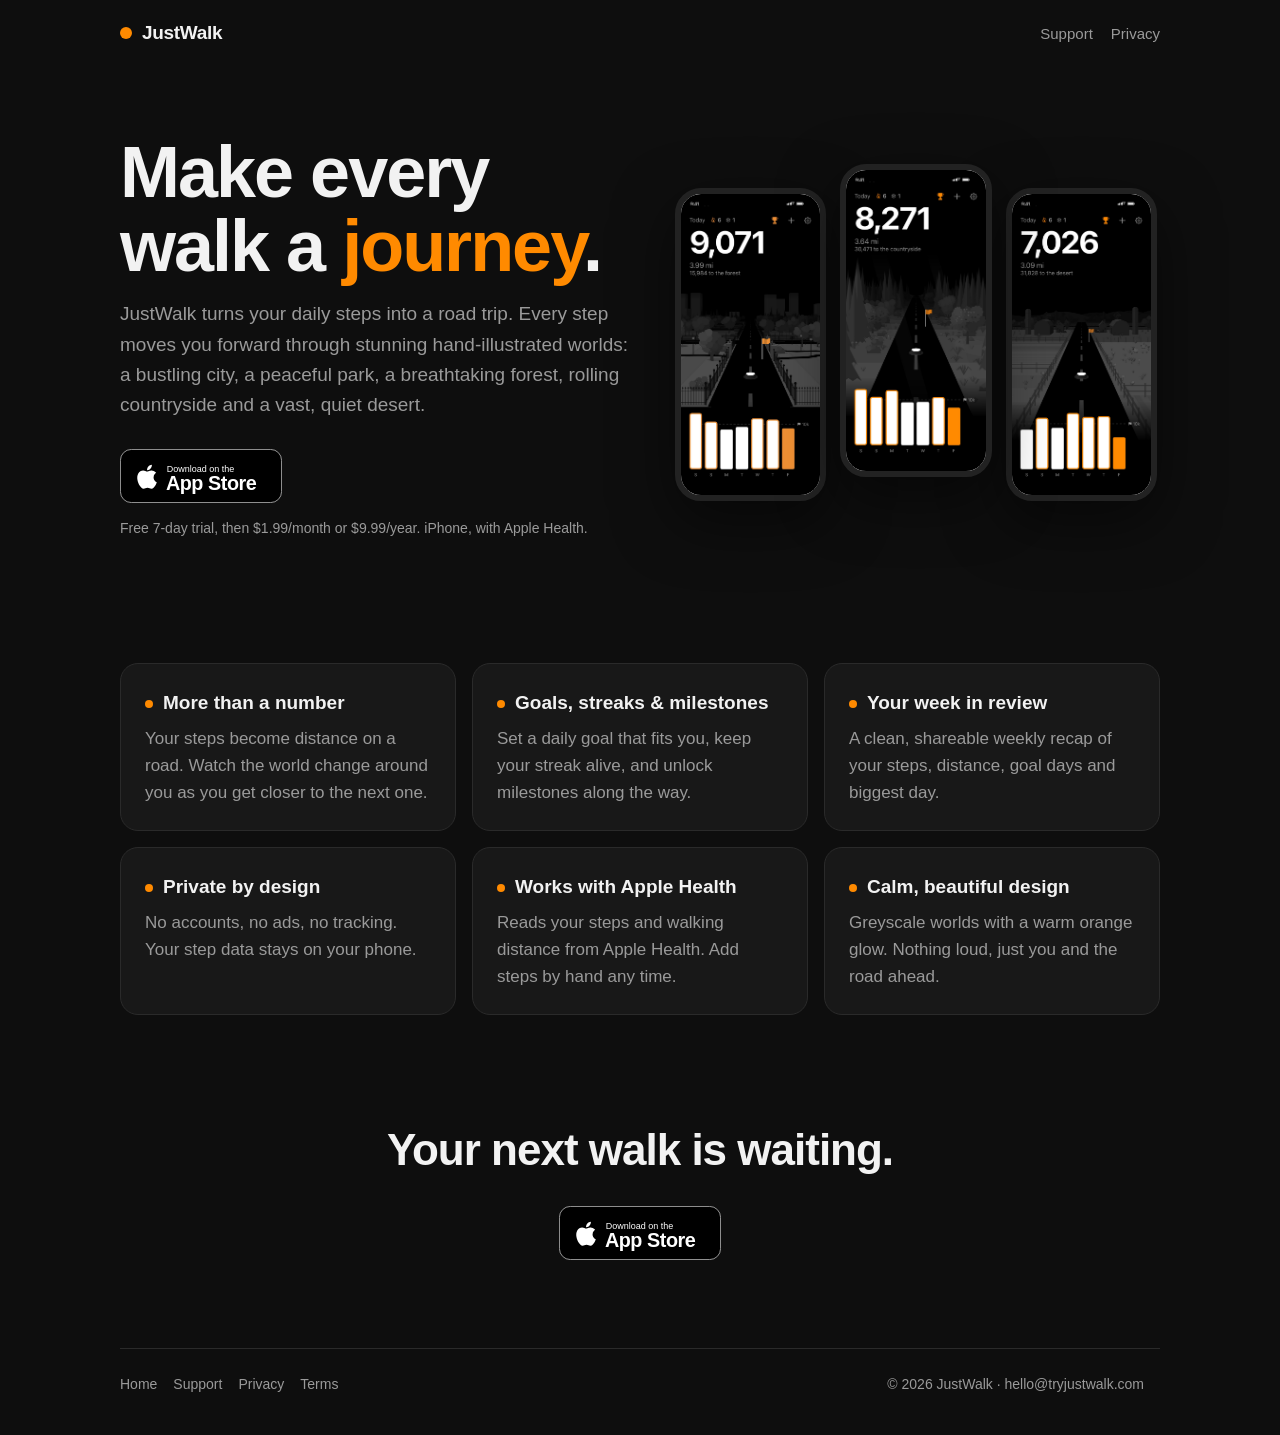
==== index.html @ dc883567 "JustWalk site" ====
<!doctype html><html lang="en"><head><meta charset="utf-8"><meta name="viewport" content="width=device-width,initial-scale=1">
<title>JustWalk — Make every walk a journey</title><meta name="description" content="JustWalk turns your daily steps into a journey through stunning illustrated worlds. Make every walk a journey.">
<meta name="theme-color" content="#0e0e0e"><link rel="icon" href="img/favicon.png"><link rel="apple-touch-icon" href="img/icon.png">
<meta property="og:title" content="JustWalk — Make every walk a journey"><meta property="og:image" content="https://tryjustwalk.com/img/park.jpg">
<meta name="apple-itunes-app" content="app-id=6825459763"><link rel="stylesheet" href="style.css"></head><body>
<div class="wrap"><header class="nav"><a class="brand" href="index.html">JustWalk</a><nav><a href="support.html">Support</a><a href="privacy.html">Privacy</a></nav></header></div>
<main class="wrap"><section class="hero"><div>
<h1>Make every walk a <em>journey</em>.</h1>
<p class="lead">JustWalk turns your daily steps into a road trip. Every step moves you forward through stunning hand-illustrated worlds: a bustling city, a peaceful park, a breathtaking forest, rolling countryside and a vast, quiet desert.</p>
<a class="badge" href="https://apps.apple.com/app/id6825459763"><img src="img/app-store-badge.svg" alt="Download on the App Store"></a><p class="small">Free 7-day trial, then $1.99/month or $9.99/year. iPhone, with Apple Health.</p>
</div><div class="phones">
<div class="phone"><img src="img/park.jpg" alt="JustWalk Home screen walking through the park" loading="eager"></div>
<div class="phone"><img src="img/forest.jpg" alt="JustWalk walking through the forest"></div>
<div class="phone"><img src="img/country.jpg" alt="JustWalk walking through the countryside"></div>
</div></section>
<section class="props">
<div class="prop"><h3>More than a number</h3><p>Your steps become distance on a road. Watch the world change around you as you get closer to the next one.</p></div>
<div class="prop"><h3>Goals, streaks &amp; milestones</h3><p>Set a daily goal that fits you, keep your streak alive, and unlock milestones along the way.</p></div>
<div class="prop"><h3>Your week in review</h3><p>A clean, shareable weekly recap of your steps, distance, goal days and biggest day.</p></div>
<div class="prop"><h3>Private by design</h3><p>No accounts, no ads, no tracking. Your step data stays on your phone.</p></div>
<div class="prop"><h3>Works with Apple Health</h3><p>Reads your steps and walking distance from Apple Health. Add steps by hand any time.</p></div>
<div class="prop"><h3>Calm, beautiful design</h3><p>Greyscale worlds with a warm orange glow. Nothing loud, just you and the road ahead.</p></div>
</section>
<section class="cta"><h2>Your next walk is waiting.</h2><a class="badge" href="https://apps.apple.com/app/id6825459763"><img src="img/app-store-badge.svg" alt="Download on the App Store"></a></section></main>
<div class="wrap"><footer class="site"><div><a href="index.html">Home</a><a href="support.html">Support</a><a href="privacy.html">Privacy</a><a href="terms.html">Terms</a></div><div>© 2026 JustWalk · <a href="mailto:hello@tryjustwalk.com">hello@tryjustwalk.com</a></div></footer></div></body></html>
---- style.css ----
:root{--bg:#0e0e0e;--card:#181818;--text:#f2f2f2;--soft:#9a9a9a;--rule:#2a2a2a;--sun:#ff8a00}
*{box-sizing:border-box}html{-webkit-text-size-adjust:100%}
body{margin:0;background:var(--bg);color:var(--text);font:17px/1.6 -apple-system,BlinkMacSystemFont,'Segoe UI',Helvetica,Arial,sans-serif}
a{color:inherit}.wrap{max-width:1080px;margin:0 auto;padding:0 20px}
header.nav{display:flex;align-items:center;justify-content:space-between;padding:18px 0}
.brand{display:flex;align-items:center;gap:10px;font-weight:800;letter-spacing:-.3px;text-decoration:none;font-size:19px}
.brand::before{content:'';width:12px;height:12px;border-radius:50%;background:var(--sun)}
.nav nav a{color:var(--soft);text-decoration:none;margin-left:18px;font-size:15px}.nav nav a:hover{color:var(--text)}
.hero{display:grid;gap:40px;padding:40px 0 60px;align-items:center}
.hero h1{font-size:clamp(40px,9vw,72px);line-height:1.02;letter-spacing:-2px;margin:0 0 16px}
.hero h1 em{font-style:normal;color:var(--sun)}
.hero p.lead{color:var(--soft);font-size:19px;max-width:30em;margin:0 0 28px}
.badge img{height:54px;display:block}.small{color:var(--soft);font-size:14px;margin-top:14px}
.phones{display:flex;gap:14px;justify-content:center}
.phone{width:31%;max-width:220px;border-radius:26px;overflow:hidden;border:6px solid #222;background:#fff;box-shadow:0 20px 60px rgba(0,0,0,.5)}
.phone img{display:block;width:100%;height:auto}.phone:nth-child(2){transform:translateY(-24px)}
section.props{display:grid;gap:16px;padding:20px 0 60px}
.prop{background:var(--card);border:1px solid var(--rule);border-radius:18px;padding:24px}
.prop h3{margin:0 0 6px;font-size:19px}.prop h3::before{content:'';display:inline-block;width:8px;height:8px;border-radius:50%;background:var(--sun);margin-right:10px;vertical-align:middle}
.prop p{margin:0;color:var(--soft)}
.cta{text-align:center;padding:40px 0 80px}.cta h2{font-size:clamp(28px,6vw,44px);letter-spacing:-1px;margin:0 0 20px}
.cta .badge{display:inline-block}
footer.site{border-top:1px solid var(--rule);padding:24px 0 40px;color:var(--soft);font-size:14px;display:flex;flex-wrap:wrap;gap:16px;justify-content:space-between}
footer.site a{text-decoration:none;margin-right:16px}
.doc{max-width:680px;margin:0 auto;padding:24px 20px 60px}
.doc h1{font-size:34px;letter-spacing:-.8px;margin:24px 0 4px}.doc h2{font-size:20px;margin:36px 0 8px}
.doc .date{color:var(--soft);margin:0 0 24px}.doc .summary{border-left:3px solid var(--sun);padding:4px 0 4px 16px;margin:24px 0}
.doc ul{padding-left:22px}.doc li{margin:4px 0}.doc .brand{display:none}.doc>footer{display:none}
details{background:var(--card);border:1px solid var(--rule);border-radius:14px;padding:16px 20px;margin:10px 0}
summary{cursor:pointer;font-weight:600}details p{color:var(--soft);margin:10px 0 0}
.btn{display:inline-block;background:var(--sun);color:#111;font-weight:700;text-decoration:none;padding:12px 22px;border-radius:999px}
@media(min-width:860px){.hero{grid-template-columns:1.05fr 1fr;padding:70px 0 90px}section.props{grid-template-columns:repeat(3,1fr)}}
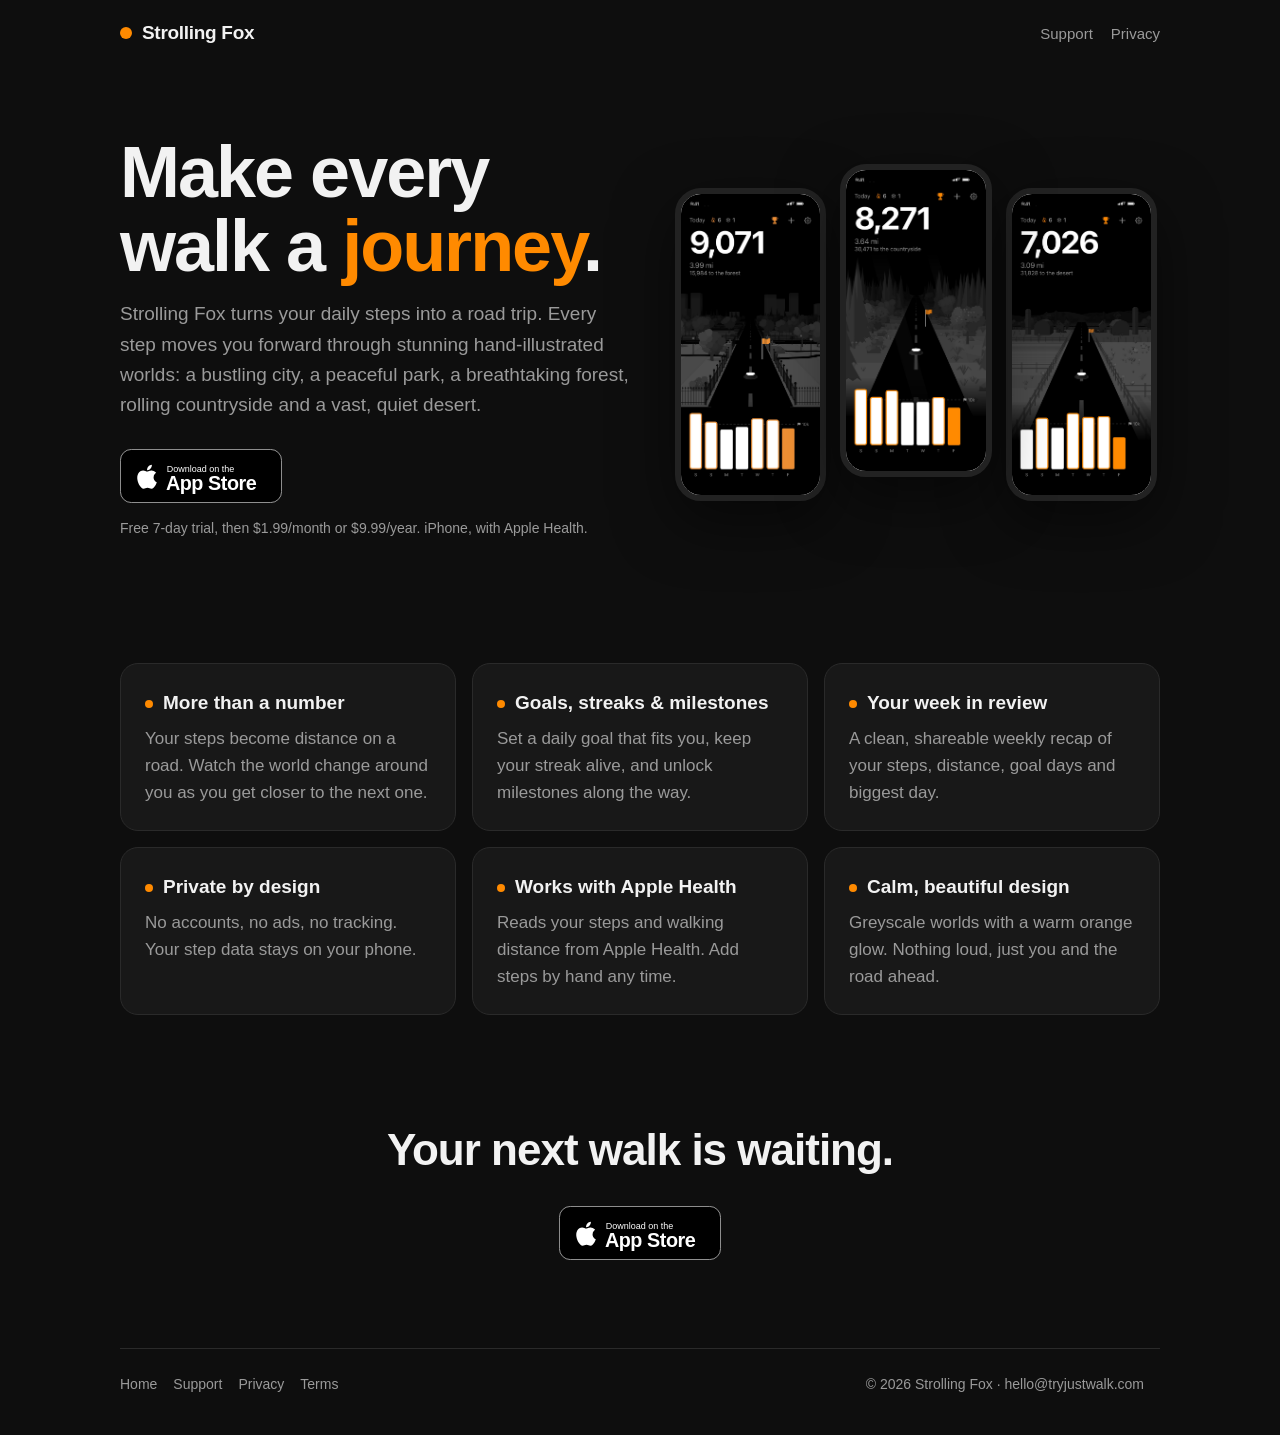
==== commit 262ccc17: "Rename user-facing product name to Strolling Fox Update titles, meta, and page text. Domains, emails" ====
--- a/index.html
+++ b/index.html
@@ -1,17 +1,17 @@
 <!doctype html><html lang="en"><head><meta charset="utf-8"><meta name="viewport" content="width=device-width,initial-scale=1">
-<title>JustWalk — Make every walk a journey</title><meta name="description" content="JustWalk turns your daily steps into a journey through stunning illustrated worlds. Make every walk a journey.">
+<title>Strolling Fox - Make every walk a journey</title><meta name="description" content="Strolling Fox turns your daily steps into a journey through stunning illustrated worlds. Make every walk a journey.">
 <meta name="theme-color" content="#0e0e0e"><link rel="icon" href="img/favicon.png"><link rel="apple-touch-icon" href="img/icon.png">
-<meta property="og:title" content="JustWalk — Make every walk a journey"><meta property="og:image" content="https://tryjustwalk.com/img/park.jpg">
+<meta property="og:title" content="Strolling Fox - Make every walk a journey"><meta property="og:image" content="https://tryjustwalk.com/img/park.jpg">
 <meta name="apple-itunes-app" content="app-id=6825459763"><link rel="stylesheet" href="style.css"></head><body>
-<div class="wrap"><header class="nav"><a class="brand" href="index.html">JustWalk</a><nav><a href="support.html">Support</a><a href="privacy.html">Privacy</a></nav></header></div>
+<div class="wrap"><header class="nav"><a class="brand" href="index.html">Strolling Fox</a><nav><a href="support.html">Support</a><a href="privacy.html">Privacy</a></nav></header></div>
 <main class="wrap"><section class="hero"><div>
 <h1>Make every walk a <em>journey</em>.</h1>
-<p class="lead">JustWalk turns your daily steps into a road trip. Every step moves you forward through stunning hand-illustrated worlds: a bustling city, a peaceful park, a breathtaking forest, rolling countryside and a vast, quiet desert.</p>
+<p class="lead">Strolling Fox turns your daily steps into a road trip. Every step moves you forward through stunning hand-illustrated worlds: a bustling city, a peaceful park, a breathtaking forest, rolling countryside and a vast, quiet desert.</p>
 <a class="badge" href="https://apps.apple.com/app/id6825459763"><img src="img/app-store-badge.svg" alt="Download on the App Store"></a><p class="small">Free 7-day trial, then $1.99/month or $9.99/year. iPhone, with Apple Health.</p>
 </div><div class="phones">
-<div class="phone"><img src="img/park.jpg" alt="JustWalk Home screen walking through the park" loading="eager"></div>
-<div class="phone"><img src="img/forest.jpg" alt="JustWalk walking through the forest"></div>
-<div class="phone"><img src="img/country.jpg" alt="JustWalk walking through the countryside"></div>
+<div class="phone"><img src="img/park.jpg" alt="Strolling Fox Home screen walking through the park" loading="eager"></div>
+<div class="phone"><img src="img/forest.jpg" alt="Strolling Fox walking through the forest"></div>
+<div class="phone"><img src="img/country.jpg" alt="Strolling Fox walking through the countryside"></div>
 </div></section>
 <section class="props">
 <div class="prop"><h3>More than a number</h3><p>Your steps become distance on a road. Watch the world change around you as you get closer to the next one.</p></div>
@@ -22,4 +22,4 @@
 <div class="prop"><h3>Calm, beautiful design</h3><p>Greyscale worlds with a warm orange glow. Nothing loud, just you and the road ahead.</p></div>
 </section>
 <section class="cta"><h2>Your next walk is waiting.</h2><a class="badge" href="https://apps.apple.com/app/id6825459763"><img src="img/app-store-badge.svg" alt="Download on the App Store"></a></section></main>
-<div class="wrap"><footer class="site"><div><a href="index.html">Home</a><a href="support.html">Support</a><a href="privacy.html">Privacy</a><a href="terms.html">Terms</a></div><div>© 2026 JustWalk · <a href="mailto:hello@tryjustwalk.com">hello@tryjustwalk.com</a></div></footer></div></body></html>
+<div class="wrap"><footer class="site"><div><a href="index.html">Home</a><a href="support.html">Support</a><a href="privacy.html">Privacy</a><a href="terms.html">Terms</a></div><div>© 2026 Strolling Fox · <a href="mailto:hello@tryjustwalk.com">hello@tryjustwalk.com</a></div></footer></div></body></html>
